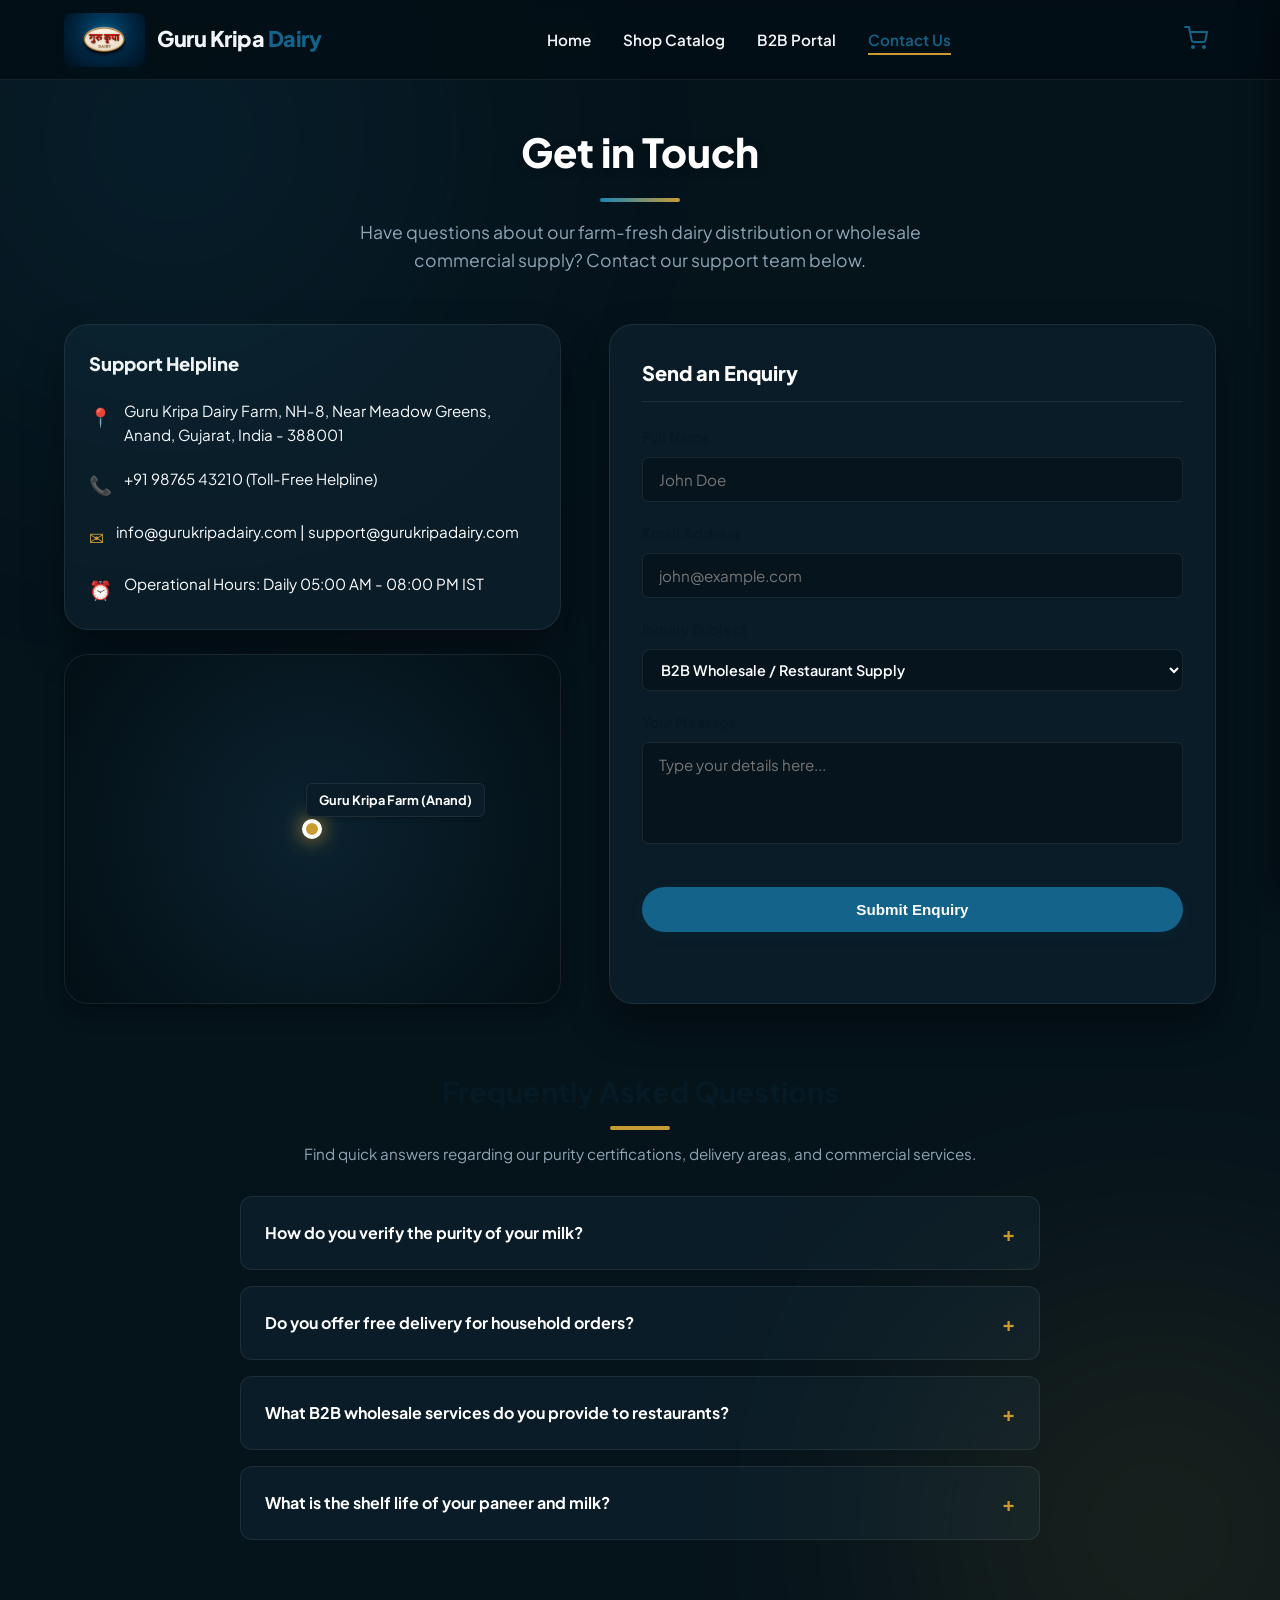
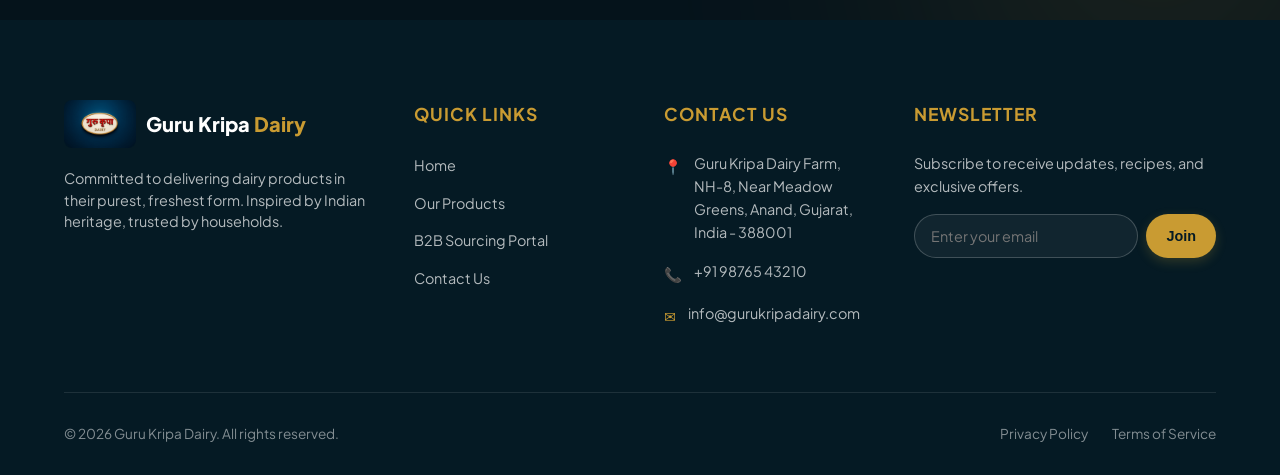
==== contact.html @ a54b5630 "Initial commit of redesigned Guru Kripa Dairy website" ====
<!DOCTYPE html>
<html lang="en">
<head>
  <meta charset="UTF-8">
  <meta name="viewport" content="width=device-width, initial-scale=1.0">
  <title>Contact Us & FAQ | Guru Kripa Dairy</title>
  <meta name="description" content="Reach out to Guru Kripa Dairy. Access our helpline contact form, farm address, map directions, and FAQ answers.">
  
  <!-- Preconnect to Google Fonts -->
  <link rel="preconnect" href="https://fonts.googleapis.com">
  <link rel="preconnect" href="https://fonts.gstatic.com" crossorigin>
  <link href="https://fonts.googleapis.com/css2?family=Plus+Jakarta+Sans:wght@400;500;600;700;800&display=swap" rel="stylesheet">
  
  <!-- Stylesheet -->
  <link rel="stylesheet" href="style.css">
</head>
<body>

  <!-- HEADER & NAVIGATION -->
  <header class="header" id="header">
    <div class="container">
      <a href="index.html" class="logo" aria-label="Guru Kripa Dairy Home">
        <img src="images/logo.webp" alt="Guru Kripa Dairy Logo" class="logo-img">
        <span class="logo-text">Guru Kripa <span>Dairy</span></span>
      </a>
      
      <nav aria-label="Main Navigation">
        <ul class="nav-links">
          <li><a href="index.html">Home</a></li>
          <li><a href="shop.html">Shop Catalog</a></li>
          <li><a href="dashboard.html">B2B Portal</a></li>
          <li><a href="contact.html" class="active">Contact Us</a></li>
        </ul>
      </nav>
      
      <div class="nav-actions">
        <button class="cart-toggle" id="cart-toggle-btn" aria-label="View shopping cart">
          <svg class="cart-icon-svg" viewBox="0 0 24 24">
            <circle cx="9" cy="21" r="1"></circle>
            <circle cx="20" cy="21" r="1"></circle>
            <path d="M1 1h4l2.68 13.39a2 2 0 0 0 2 1.61h9.72a2 2 0 0 0 2-1.61L23 6H6"></path>
          </svg>
          <span class="cart-badge" id="cart-badge" style="display: none;">0</span>
        </button>
      </div>
    </div>
  </header>

  <!-- CONTACT & SUPPORT PAGE -->
  <main class="products-section contact-layout">
    <div class="products-bg-glow products-glow-1"></div>
    <div class="products-bg-glow products-glow-2"></div>
    
    <div class="container">
      <div class="section-header-wrapper" style="margin-bottom: 50px;">
        <h1 class="section-title">Get in Touch</h1>
        <p class="section-subtitle">Have questions about our farm-fresh dairy distribution or wholesale commercial supply? Contact our support team below.</p>
      </div>

      <div class="contact-grid">
        <!-- Left: Contact Details and Mock Map -->
        <div>
          <div class="dashboard-card" style="padding: 24px; margin-bottom: 24px;">
            <h3 style="font-size:1.15rem; font-weight:800; color:#ffffff; margin-bottom:20px;">Support Helpline</h3>
            
            <div class="footer-contact-item" style="margin-bottom: 20px; font-size: 0.95rem;">
              <span class="footer-contact-icon" style="font-size: 1.15rem;">📍</span>
              <span style="color:#ffffff;">Guru Kripa Dairy Farm, NH-8, Near Meadow Greens, Anand, Gujarat, India - 388001</span>
            </div>
            
            <div class="footer-contact-item" style="margin-bottom: 20px; font-size: 0.95rem;">
              <span class="footer-contact-icon" style="font-size: 1.15rem;">📞</span>
              <span style="color:#ffffff;">+91 98765 43210 (Toll-Free Helpline)</span>
            </div>
            
            <div class="footer-contact-item" style="margin-bottom: 20px; font-size: 0.95rem;">
              <span class="footer-contact-icon" style="font-size: 1.15rem;">✉</span>
              <span style="color:#ffffff;">info@gurukripadairy.com | support@gurukripadairy.com</span>
            </div>

            <div class="footer-contact-item" style="margin-bottom: 0; font-size: 0.95rem;">
              <span class="footer-contact-icon" style="font-size: 1.15rem;">⏰</span>
              <span style="color:#ffffff;">Operational Hours: Daily 05:00 AM - 08:00 PM IST</span>
            </div>
          </div>

          <!-- Glassmorphic Mock Map -->
          <div class="mock-map">
            <div class="map-marker">
              <div class="map-marker-text">Guru Kripa Farm (Anand)</div>
            </div>
          </div>
        </div>

        <!-- Right: Inquiry Form -->
        <div class="dashboard-card" style="padding: 32px; margin-bottom: 0;">
          <h3 style="font-size:1.25rem; font-weight:800; color:#ffffff; margin-bottom:24px; border-bottom: 1px solid var(--color-border); padding-bottom: 12px;">
            Send an Enquiry
          </h3>
          <form id="contact-enquiry-form">
            <div class="form-group">
              <label class="form-label" for="contact-name">Full Name</label>
              <input class="form-input" type="text" id="contact-name" required placeholder="John Doe">
            </div>
            <div class="form-group">
              <label class="form-label" for="contact-email">Email Address</label>
              <input class="form-input" type="email" id="contact-email" required placeholder="john@example.com">
            </div>
            <div class="form-group">
              <label class="form-label" for="contact-subject">Inquiry Subject</label>
              <select id="contact-subject" class="calc-input" style="width: 100%;">
                <option value="wholesale">B2B Wholesale / Restaurant Supply</option>
                <option value="household">Household Daily Subscription</option>
                <option value="feedback">Product Quality Feedback</option>
                <option value="other">General Queries</option>
              </select>
            </div>
            <div class="form-group">
              <label class="form-label" for="contact-message">Your Message</label>
              <textarea class="form-input" id="contact-message" rows="4" required placeholder="Type your details here..." style="resize: none; font-family: var(--font-family);"></textarea>
            </div>
            <button type="submit" class="btn btn-primary" style="width: 100%; border-radius: var(--radius-round); padding: 14px; font-weight: 700; margin-top: 16px;">
              Submit Enquiry
            </button>
          </form>
        </div>
      </div>

      <!-- FAQ SECTION -->
      <section class="faq-section">
        <h2 class="section-title" style="font-size: 1.8rem; margin-bottom: 12px;">Frequently Asked Questions</h2>
        <p style="text-align: center; color: var(--color-text-muted); font-size: 0.95rem; margin-bottom: 30px;">Find quick answers regarding our purity certifications, delivery areas, and commercial services.</p>
        
        <div class="faq-accordion">
          
          <div class="faq-item">
            <div class="faq-question">How do you verify the purity of your milk?</div>
            <div class="faq-answer">
              Every single batch of milk undergoes 12 comprehensive laboratory quality tests before packaging, checking for standard fat content, solid-not-fat (SNF) profiles, adulterants, urea, starch, and added water. Our premium Vedic A2 Gir Cow Milk is tested 100% organic and FSSAI certified, preserving fresh natural enzymes.
            </div>
          </div>

          <div class="faq-item">
            <div class="faq-question">Do you offer free delivery for household orders?</div>
            <div class="faq-answer">
              Yes! We provide free doorstep shipping for all daily orders exceeding ₹500. For orders under ₹500, a minimal delivery charge of ₹40 is applied. Our delivery executives operate in early morning shifts (5:00 AM - 8:00 AM) to ensure you receive fresh dairy products daily.
            </div>
          </div>

          <div class="faq-item">
            <div class="faq-question">What B2B wholesale services do you provide to restaurants?</div>
            <div class="faq-answer">
              We offer dedicated bulk supply accounts for cafes, bakeries, sweet shops, and luxury hotels. Our B2B clients benefit from custom volume pricing, stable morning slots, credit terms, and our specialized low-moisture malai paneer (zero crumbling under kitchen heat) and high-fat granular desi ghee. You can use our B2B Portal to forecast savings.
            </div>
          </div>

          <div class="faq-item">
            <div class="faq-question">What is the shelf life of your paneer and milk?</div>
            <div class="faq-answer">
              Our fresh cow milk has a chilled shelf life of 72 hours. Our premium A2 Gir Cow Milk has a shelf life of 48 hours. Fresh malai paneer blocks remain fresh for up to 7 days if kept constantly refrigerated between 2°C to 4°C. No chemical preservatives are added.
            </div>
          </div>

        </div>
      </section>
    </div>
  </main>

  <!-- CART DRAWER -->
  <div class="cart-overlay" id="cart-overlay"></div>
  <section class="cart-drawer" id="cart-drawer" aria-labelledby="cart-drawer-title">
    <div class="cart-header">
      <h3 class="cart-title" id="cart-drawer-title">Your Cart</h3>
      <button class="btn-close-cart" id="close-cart-btn" aria-label="Close cart drawer">
        <svg class="close-icon-svg" viewBox="0 0 24 24">
          <line x1="18" y1="6" x2="6" y2="18"></line>
          <line x1="6" y1="6" x2="18" y2="18"></line>
        </svg>
      </button>
    </div>
    
    <div class="cart-body" id="cart-items-container">
      <!-- Dynamic Cart Items will be rendered here -->
    </div>
    
    <div class="cart-footer">
      <div class="cart-summary-row">
        <span>Subtotal</span>
        <span id="cart-subtotal">₹0.00</span>
      </div>
      <div class="cart-summary-row">
        <span>Delivery Charges</span>
        <span id="cart-delivery">₹0.00</span>
      </div>
      <div class="cart-summary-row total">
        <span>Total Amount</span>
        <span id="cart-total">₹0.00</span>
      </div>
      <a href="cart.html" class="btn btn-primary btn-checkout" style="text-align: center; text-decoration: none;">View Cart & Checkout</a>
    </div>
  </section>

  <!-- FOOTER -->
  <footer class="footer" id="contact">
    <div class="container">
      <div class="footer-grid">
        
        <div class="footer-col">
          <a href="index.html" class="footer-logo">
            <img src="images/logo.webp" alt="Guru Kripa Dairy Logo" class="logo-img" style="height: 48px; box-shadow: none;">
            <span class="footer-logo-text">Guru Kripa <span>Dairy</span></span>
          </a>
          <p class="footer-desc">Committed to delivering dairy products in their purest, freshest form. Inspired by Indian heritage, trusted by households.</p>
        </div>
        
        <div class="footer-col">
          <h4>Quick Links</h4>
          <ul class="footer-links">
            <li><a href="index.html">Home</a></li>
            <li><a href="shop.html">Our Products</a></li>
            <li><a href="dashboard.html">B2B Sourcing Portal</a></li>
            <li><a href="contact.html">Contact Us</a></li>
          </ul>
        </div>
        
        <div class="footer-col">
          <h4>Contact Us</h4>
          <div class="footer-contact-item">
            <span class="footer-contact-icon" aria-hidden="true">📍</span>
            <span>Guru Kripa Dairy Farm, NH-8, Near Meadow Greens, Anand, Gujarat, India - 388001</span>
          </div>
          <div class="footer-contact-item">
            <span class="footer-contact-icon" aria-hidden="true">📞</span>
            <span>+91 98765 43210</span>
          </div>
          <div class="footer-contact-item">
            <span class="footer-contact-icon" aria-hidden="true">✉</span>
            <span>info@gurukripadairy.com</span>
          </div>
        </div>
        
        <div class="footer-col">
          <h4>Newsletter</h4>
          <p class="footer-newsletter-text">Subscribe to receive updates, recipes, and exclusive offers.</p>
          <form class="newsletter-form" onsubmit="event.preventDefault(); alert('Subscribed successfully.');">
            <input class="newsletter-input" type="email" required placeholder="Enter your email" aria-label="Email address for newsletter">
            <button class="btn btn-secondary btn-newsletter" type="submit">Join</button>
          </form>
        </div>

      </div>
      
      <div class="footer-bottom">
        <p>&copy; 2026 Guru Kripa Dairy. All rights reserved.</p>
        <div class="footer-bottom-links">
          <a href="#">Privacy Policy</a>
          <a href="#">Terms of Service</a>
        </div>
      </div>
    </div>
  </footer>

  <!-- Script -->
  <script src="app.js"></script>
</body>
</html>
---- style.css ----
/* ==========================================
   GURU KRIPA DAIRY - DESIGN SYSTEM & STYLES
   ========================================== */

:root {
  /* Colors - Premium Dark Mode Matched to Guru Kripa Brand */
  --color-primary: #14638a;       /* Glowing brand blue */
  --color-primary-light: #1c85b7;
  --color-primary-dark: #051a24;
  --color-secondary: #c99b32;     /* Metallic Gold */
  --color-secondary-hover: #e0b043;
  --color-accent: #27ae60;        /* Fresh green for badges */
  --color-accent-light: #2ecc71;
  --color-bg-light: #030f14;      /* Deep Obsidian / Dark Teal background */
  --color-bg-card: #0a1c27;       /* Card/Container background */
  --color-text-dark: #f1f5f9;     /* Slate-100 body text */
  --color-text-muted: #8fa5b5;    /* Muted bluish-grey text */
  --color-border: rgba(255, 255, 255, 0.08); /* Transparent thin border */
  
  /* Typography */
  --font-family: 'Plus Jakarta Sans', system-ui, -apple-system, sans-serif;
  
  /* Grid & Layout */
  --container-width: 1200px;
  --header-height: 80px;
  
  /* Shadows & Radius */
  --shadow-sm: 0 2px 4px rgba(0, 0, 0, 0.2);
  --shadow-md: 0 10px 20px rgba(0, 0, 0, 0.3);
  --shadow-lg: 0 20px 40px rgba(0, 0, 0, 0.4);
  --radius-sm: 6px;
  --radius-md: 12px;
  --radius-lg: 24px;
  --radius-round: 50px;
  
  /* Transitions */
  --transition-fast: 0.2s ease;
  --transition-smooth: 0.4s cubic-bezier(0.16, 1, 0.3, 1);
}

/* Reset & Base Styles */
* {
  box-sizing: border-box;
  margin: 0;
  padding: 0;
}

html {
  scroll-behavior: smooth;
}

body {
  font-family: var(--font-family);
  background-color: var(--color-bg-light);
  color: var(--color-text-dark);
  line-height: 1.6;
  overflow-x: hidden;
}

/* Utility Classes */
.container {
  width: 100%;
  max-width: var(--container-width);
  margin: 0 auto;
  padding: 0 24px;
}

.btn {
  display: inline-flex;
  align-items: center;
  justify-content: center;
  padding: 12px 28px;
  font-size: 0.95rem;
  font-weight: 600;
  border-radius: var(--radius-round);
  border: none;
  cursor: pointer;
  transition: var(--transition-smooth);
  text-decoration: none;
  gap: 8px;
}

.btn-primary {
  background-color: var(--color-primary);
  color: white;
  box-shadow: 0 4px 12px rgba(11, 60, 93, 0.2);
}

.btn-primary:hover {
  background-color: var(--color-primary-light);
  transform: translateY(-2px);
  box-shadow: 0 6px 16px rgba(11, 60, 93, 0.3);
}

.btn-secondary {
  background-color: var(--color-secondary);
  color: var(--color-primary-dark);
  box-shadow: 0 4px 12px rgba(212, 175, 55, 0.2);
}

.btn-secondary:hover {
  background-color: var(--color-secondary-hover);
  transform: translateY(-2px);
  box-shadow: 0 6px 16px rgba(212, 175, 55, 0.3);
}

.btn-outline {
  background-color: transparent;
  border: 2px solid var(--color-primary);
  color: var(--color-primary);
}

.btn-outline:hover {
  background-color: var(--color-primary);
  color: white;
}

.section-title {
  font-size: 2.25rem;
  font-weight: 800;
  color: var(--color-primary-dark);
  text-align: center;
  margin-bottom: 12px;
  position: relative;
}

.section-title::after {
  content: '';
  display: block;
  width: 60px;
  height: 4px;
  background-color: var(--color-secondary);
  margin: 12px auto 0;
  border-radius: var(--radius-round);
}

.section-subtitle {
  font-size: 1.1rem;
  color: var(--color-text-muted);
  text-align: center;
  margin-bottom: 48px;
  max-width: 600px;
  margin-left: auto;
  margin-right: auto;
}

/* Header & Navigation */
.header {
  height: var(--header-height);
  background-color: rgba(3, 15, 20, 0.85);
  border-bottom: 1px solid var(--color-border);
  position: fixed;
  top: 0;
  left: 0;
  right: 0;
  z-index: 100;
  backdrop-filter: blur(10px);
  -webkit-backdrop-filter: blur(10px);
  transition: var(--transition-smooth);
}

.header.scrolled {
  box-shadow: var(--shadow-md);
  height: 70px;
}

.header .container {
  display: flex;
  justify-content: space-between;
  align-items: center;
  height: 100%;
}

.logo {
  display: flex;
  align-items: center;
  gap: 12px;
  text-decoration: none;
}

.logo-img {
  height: 54px;
  width: auto;
  border-radius: 8px;
  box-shadow: 0 4px 8px rgba(5, 53, 76, 0.1);
  transition: var(--transition-smooth);
}

.logo-img:hover {
  transform: scale(1.05) rotate(-1deg);
}

.logo-text {
  font-size: 1.35rem;
  font-weight: 800;
  color: var(--color-text-dark);
  letter-spacing: -0.5px;
}

.logo-text span {
  color: var(--color-primary);
}

.nav-links {
  display: flex;
  list-style: none;
  gap: 32px;
}

.nav-links a {
  text-decoration: none;
  color: var(--color-text-dark);
  font-weight: 600;
  font-size: 0.95rem;
  transition: var(--transition-fast);
  position: relative;
  padding: 6px 0;
}

.nav-links a:hover,
.nav-links a.active {
  color: var(--color-primary);
}

.nav-links a::after {
  content: '';
  position: absolute;
  bottom: 0;
  left: 0;
  width: 100%;
  height: 2px;
  background-color: var(--color-secondary);
  transform: scaleX(0);
  transform-origin: right;
  transition: transform var(--transition-smooth);
}

.nav-links a:hover::after,
.nav-links a.active::after {
  transform: scaleX(1);
  transform-origin: left;
}

.nav-actions {
  display: flex;
  align-items: center;
  gap: 20px;
}

.cart-toggle {
  background: transparent;
  border: none;
  cursor: pointer;
  position: relative;
  padding: 8px;
  color: var(--color-primary);
  transition: var(--transition-fast);
}

.cart-toggle:hover {
  color: var(--color-primary-light);
  transform: scale(1.05);
}

.cart-icon-svg {
  width: 24px;
  height: 24px;
  fill: none;
  stroke: currentColor;
  stroke-width: 2;
  stroke-linecap: round;
  stroke-linejoin: round;
}

.cart-badge {
  position: absolute;
  top: -2px;
  right: -2px;
  background-color: var(--color-accent);
  color: white;
  font-size: 0.75rem;
  font-weight: 700;
  width: 20px;
  height: 20px;
  border-radius: 50%;
  display: flex;
  align-items: center;
  justify-content: center;
  border: 2px solid white;
}

/* Hero Section */
.hero {
  margin-top: var(--header-height);
  padding: 64px 0;
  background: radial-gradient(circle at top right, rgba(20, 99, 138, 0.15), var(--color-bg-light));
  position: relative;
  overflow: hidden;
}

.hero-grid {
  display: grid;
  grid-template-columns: 1.1fr 0.9fr;
  gap: 48px;
  align-items: center;
}

.hero-content {
  z-index: 10;
}

.hero-badge {
  display: inline-flex;
  align-items: center;
  gap: 8px;
  background-color: rgba(39, 174, 96, 0.1);
  color: var(--color-accent);
  padding: 8px 16px;
  border-radius: var(--radius-round);
  font-size: 0.85rem;
  font-weight: 700;
  text-transform: uppercase;
  margin-bottom: 24px;
  border: 1px solid rgba(39, 174, 96, 0.2);
}

.hero-title {
  font-size: 3.25rem;
  font-weight: 900;
  color: var(--color-primary-dark);
  line-height: 1.15;
  margin-bottom: 20px;
  letter-spacing: -1px;
}

.hero-title span {
  color: var(--color-primary-light);
  background: linear-gradient(120deg, var(--color-primary) 0%, var(--color-accent) 100%);
  -webkit-background-clip: text;
  -webkit-text-fill-color: transparent;
}

.hero-description {
  font-size: 1.15rem;
  color: var(--color-text-dark);
  margin-bottom: 36px;
  opacity: 0.9;
}

.hero-actions {
  display: flex;
  gap: 16px;
  flex-wrap: wrap;
}

.hero-image-container {
  position: relative;
  display: flex;
  justify-content: center;
  align-items: center;
}

.hero-circle-bg {
  position: absolute;
  width: 100%;
  height: 100%;
  max-width: 450px;
  max-height: 450px;
  background: radial-gradient(circle, rgba(11, 60, 93, 0.1) 0%, rgba(255, 255, 255, 0) 70%);
  border-radius: 50%;
  z-index: 1;
}

.hero-img {
  width: 100%;
  max-width: 500px;
  height: auto;
  border-radius: var(--radius-lg);
  box-shadow: var(--shadow-lg);
  z-index: 2;
  transform: rotate(-1deg);
  transition: var(--transition-smooth);
}

.hero-img:hover {
  transform: rotate(0deg) scale(1.02);
}

/* Features Section */
.features {
  padding: 80px 0;
  background-color: var(--color-bg-light);
  border-top: 1px solid var(--color-border);
}

.features-grid {
  display: grid;
  grid-template-columns: repeat(3, 1fr);
  gap: 32px;
}

.feature-card {
  text-align: center;
  padding: 40px 32px;
  border-radius: var(--radius-md);
  border: 1px solid var(--color-border);
  transition: var(--transition-smooth);
}

.feature-card:hover {
  transform: translateY(-8px);
  box-shadow: var(--shadow-md);
  border-color: transparent;
}

.feature-icon-wrapper {
  width: 70px;
  height: 70px;
  border-radius: 50%;
  background-color: rgba(11, 60, 93, 0.05);
  display: flex;
  align-items: center;
  justify-content: center;
  margin: 0 auto 24px;
  color: var(--color-primary);
  transition: var(--transition-fast);
}

.feature-card:hover .feature-icon-wrapper {
  background-color: var(--color-primary);
  color: white;
}

.feature-icon-svg {
  width: 32px;
  height: 32px;
  fill: none;
  stroke: currentColor;
  stroke-width: 2;
}

.feature-title {
  font-size: 1.25rem;
  font-weight: 700;
  color: var(--color-primary-dark);
  margin-bottom: 16px;
}

.feature-desc {
  font-size: 0.95rem;
  color: var(--color-text-muted);
}

/* ==========================================
   PRODUCTS & B2B COMMERCIAL DASHBOARD STYLES
   ========================================== */

.products-section {
  background-color: #05131b;
  color: #e2e8f0;
  padding: 100px 0;
  position: relative;
  overflow: hidden;
}

/* Ambient Glowing Spheres */
.products-bg-glow {
  position: absolute;
  border-radius: 50%;
  filter: blur(140px);
  opacity: 0.35;
  pointer-events: none;
  z-index: 0;
}

.products-glow-1 {
  width: 600px;
  height: 600px;
  background: radial-gradient(circle, var(--color-primary) 0%, transparent 70%);
  top: -10%;
  left: -10%;
  animation: floatGlow 25s ease-in-out infinite alternate;
}

.products-glow-2 {
  width: 500px;
  height: 500px;
  background: radial-gradient(circle, var(--color-secondary) 0%, transparent 70%);
  bottom: -10%;
  right: -10%;
  animation: floatGlow 30s ease-in-out infinite alternate-reverse;
}

.section-header-wrapper {
  text-align: center;
  margin-bottom: 50px;
  position: relative;
  z-index: 2;
}

.section-header-wrapper .section-title {
  font-size: 2.5rem;
  font-weight: 800;
  color: #ffffff;
  margin-bottom: 16px;
  text-shadow: 0 2px 10px rgba(0,0,0,0.3);
}

.section-header-wrapper .section-title::after {
  content: '';
  display: block;
  width: 80px;
  height: 4px;
  background: linear-gradient(90deg, var(--color-primary-light), var(--color-secondary));
  margin: 14px auto 0;
  border-radius: var(--radius-round);
}

.section-header-wrapper .section-subtitle {
  font-size: 1.1rem;
  color: #8fa5b5;
  max-width: 650px;
  margin: 0 auto;
}

/* Advanced Dashboard Controls */
.dashboard-controls {
  background: rgba(11, 76, 104, 0.12);
  border: 1px solid rgba(255, 255, 255, 0.05);
  backdrop-filter: blur(16px);
  -webkit-backdrop-filter: blur(16px);
  border-radius: 24px;
  padding: 24px;
  margin-bottom: 40px;
  position: relative;
  z-index: 10;
  box-shadow: 
    0 20px 45px rgba(0, 0, 0, 0.4),
    inset 0 1px 0 rgba(255, 255, 255, 0.05);
}

.search-sort-row {
  display: grid;
  grid-template-columns: 1fr 240px;
  gap: 16px;
  margin-bottom: 20px;
}

.search-box-wrapper {
  position: relative;
  display: flex;
  align-items: center;
}

.search-icon {
  position: absolute;
  left: 18px;
  width: 20px;
  height: 20px;
  fill: none;
  stroke: #8fa5b5;
  stroke-width: 2;
  pointer-events: none;
}

#product-search {
  width: 100%;
  background: rgba(5, 19, 27, 0.6);
  border: 1px solid rgba(255, 255, 255, 0.08);
  border-radius: 14px;
  padding: 16px 48px 16px 52px;
  color: #ffffff;
  font-family: var(--font-family);
  font-size: 1rem;
  font-weight: 500;
  outline: none;
  transition: var(--transition-fast);
  box-shadow: inset 0 2px 4px rgba(0, 0, 0, 0.2);
}

#product-search:focus {
  border-color: var(--color-primary-light);
  box-shadow: 
    inset 0 2px 4px rgba(0, 0, 0, 0.2),
    0 0 12px rgba(20, 99, 138, 0.3);
}

.search-clear {
  position: absolute;
  right: 18px;
  background: transparent;
  border: none;
  color: #8fa5b5;
  font-size: 1.5rem;
  cursor: pointer;
  padding: 4px;
  display: flex;
  align-items: center;
  justify-content: center;
  transition: var(--transition-fast);
}

.search-clear:hover {
  color: #ffffff;
}

.sort-box-wrapper select {
  width: 100%;
  background: rgba(5, 19, 27, 0.6);
  border: 1px solid rgba(255, 255, 255, 0.08);
  border-radius: 14px;
  padding: 16px 20px;
  color: #ffffff;
  font-family: var(--font-family);
  font-size: 0.95rem;
  font-weight: 600;
  outline: none;
  cursor: pointer;
  transition: var(--transition-fast);
  appearance: none;
  background-image: url("data:image/svg+xml,%3Csvg xmlns='http://www.w3.org/2000/svg' fill='none' viewBox='0 0 24 24' stroke='%238fa5b5' stroke-width='2'%3E%3Cpath stroke-linecap='round' stroke-linejoin='round' d='M19 9l-7 7-7-7'/%3E%3C/svg%3E");
  background-repeat: no-repeat;
  background-position: right 16px center;
  background-size: 16px;
  box-shadow: inset 0 2px 4px rgba(0, 0, 0, 0.2);
}

.sort-box-wrapper select:focus {
  border-color: var(--color-primary-light);
}

.filters-tabs-row {
  display: flex;
  justify-content: space-between;
  align-items: center;
  gap: 16px;
  flex-wrap: wrap;
}

.category-tabs {
  display: flex;
  gap: 8px;
  background: rgba(5, 19, 27, 0.4);
  padding: 6px;
  border-radius: 14px;
  border: 1px solid rgba(255, 255, 255, 0.04);
}

.category-tab {
  background: transparent;
  border: none;
  color: #8fa5b5;
  padding: 10px 20px;
  border-radius: 10px;
  font-family: var(--font-family);
  font-size: 0.9rem;
  font-weight: 700;
  cursor: pointer;
  transition: var(--transition-fast);
}

.category-tab.active {
  background: var(--color-primary);
  color: #ffffff;
  box-shadow: 0 4px 10px rgba(11, 76, 104, 0.3);
}

.category-tab:hover:not(.active) {
  color: #ffffff;
  background: rgba(255, 255, 255, 0.03);
}

.btn-filter-toggle {
  background: rgba(255, 255, 255, 0.03);
  border: 1px solid rgba(255, 255, 255, 0.08);
  border-radius: 12px;
  color: #ffffff;
  padding: 12px 20px;
  font-family: var(--font-family);
  font-size: 0.9rem;
  font-weight: 700;
  display: inline-flex;
  align-items: center;
  gap: 10px;
  cursor: pointer;
  transition: var(--transition-fast);
}

.btn-filter-toggle:hover {
  background: rgba(255, 255, 255, 0.08);
  border-color: rgba(255, 255, 255, 0.15);
}

.filter-icon {
  width: 16px;
  height: 16px;
  fill: none;
  stroke: currentColor;
  stroke-width: 2.5;
}

/* Hidden Advanced Filters Panel */
.advanced-filter-panel {
  margin-top: 24px;
  border-top: 1px solid rgba(255, 255, 255, 0.06);
  padding-top: 24px;
}

.filter-grid {
  display: grid;
  grid-template-columns: repeat(3, 1fr);
  gap: 32px;
  margin-bottom: 20px;
}

.filter-col {
  display: flex;
  flex-direction: column;
  gap: 10px;
}

.filter-label {
  font-size: 0.85rem;
  font-weight: 700;
  color: #8fa5b5;
  text-transform: uppercase;
  letter-spacing: 0.5px;
}

.range-slider-wrapper {
  display: flex;
  align-items: center;
  gap: 14px;
  font-size: 0.9rem;
  font-weight: 700;
  color: #ffffff;
}

.range-slider-wrapper input[type="range"] {
  flex-grow: 1;
  height: 6px;
  border-radius: 3px;
  outline: none;
  appearance: none;
  background: rgba(255, 255, 255, 0.1);
  accent-color: var(--color-secondary);
}

.filter-actions {
  display: flex;
  justify-content: flex-end;
}

.btn-filter-reset {
  background: transparent;
  border: none;
  color: #8fa5b5;
  font-family: var(--font-family);
  font-size: 0.85rem;
  font-weight: 700;
  cursor: pointer;
  text-decoration: underline;
}

.btn-filter-reset:hover {
  color: #ffffff;
}

/* Compare Selection Bar */
.comparison-bar {
  background: linear-gradient(90deg, rgba(11, 76, 104, 0.3), rgba(201, 155, 50, 0.15));
  border: 1px solid rgba(251, 219, 137, 0.2);
  border-radius: 16px;
  padding: 16px 24px;
  margin-bottom: 40px;
  display: flex;
  justify-content: space-between;
  align-items: center;
  gap: 16px;
  flex-wrap: wrap;
  z-index: 10;
  position: relative;
  box-shadow: 0 10px 30px rgba(0,0,0,0.2);
}

.comparison-bar-info {
  display: flex;
  align-items: center;
  gap: 12px;
  font-weight: 700;
  font-size: 0.95rem;
  color: #ffffff;
}

.compare-icon {
  width: 20px;
  height: 20px;
  fill: none;
  stroke: var(--color-secondary);
  stroke-width: 2;
}

.btn-compare-clear {
  background: transparent;
  border: none;
  color: #8fa5b5;
  font-family: var(--font-family);
  font-size: 0.85rem;
  font-weight: 700;
  cursor: pointer;
}

.btn-compare-clear:hover {
  color: #ffffff;
  text-decoration: underline;
}

.btn-sm {
  padding: 8px 20px;
  font-size: 0.85rem;
}

/* Dynamic Product Grid */
.products-grid-modern {
  display: grid;
  grid-template-columns: repeat(3, 1fr);
  gap: 32px;
  position: relative;
  z-index: 2;
}

/* Modern Glassmorphic Cards */
.product-card-modern {
  background: rgba(255, 255, 255, 0.02);
  border: 1px solid rgba(255, 255, 255, 0.06);
  border-radius: 24px;
  overflow: hidden;
  box-shadow: 
    0 10px 30px rgba(0, 0, 0, 0.3),
    inset 0 1px 0 rgba(255, 255, 255, 0.05);
  backdrop-filter: blur(16px);
  -webkit-backdrop-filter: blur(16px);
  transition: border-color var(--transition-fast), box-shadow var(--transition-medium);
  display: flex;
  flex-direction: column;
  transform-style: preserve-3d;
  perspective: 1000px;
}

.product-card-modern:hover {
  border-color: rgba(201, 155, 50, 0.3);
  box-shadow: 
    0 25px 50px rgba(0, 0, 0, 0.5),
    0 0 35px rgba(11, 76, 104, 0.25);
}

.product-img-wrapper-modern {
  position: relative;
  padding-bottom: 90%;
  overflow: hidden;
  background-color: #030a0e;
}

.product-img-modern {
  position: absolute;
  top: 0;
  left: 0;
  width: 100%;
  height: 100%;
  object-fit: cover;
  transition: transform 0.8s cubic-bezier(0.16, 1, 0.3, 1);
}

.product-card-modern:hover .product-img-modern {
  transform: scale(1.06);
}

.tag-modern {
  position: absolute;
  top: 16px;
  left: 16px;
  background: linear-gradient(135deg, var(--color-primary-light), var(--color-primary));
  border: 1px solid rgba(255, 255, 255, 0.1);
  color: #ffffff;
  padding: 6px 14px;
  border-radius: 20px;
  font-size: 0.72rem;
  font-weight: 800;
  text-transform: uppercase;
  z-index: 10;
  letter-spacing: 0.5px;
  box-shadow: 0 4px 10px rgba(0, 0, 0, 0.3);
}

/* Floating Technical Specs overlay */
.product-specs-pills {
  position: absolute;
  bottom: 14px;
  left: 14px;
  right: 14px;
  display: flex;
  gap: 8px;
  z-index: 10;
  flex-wrap: wrap;
}

.spec-pill {
  background: rgba(5, 19, 27, 0.75);
  border: 1px solid rgba(255, 255, 255, 0.08);
  backdrop-filter: blur(8px);
  -webkit-backdrop-filter: blur(8px);
  color: #ffffff;
  padding: 4px 10px;
  border-radius: 8px;
  font-size: 0.72rem;
  font-weight: 700;
  letter-spacing: 0.2px;
}

.product-info-modern {
  padding: 24px;
  display: flex;
  flex-direction: column;
  flex-grow: 1;
  transform: translateZ(20px); /* 3D effect */
}

.category-modern {
  font-size: 0.75rem;
  font-weight: 800;
  color: var(--color-secondary);
  text-transform: uppercase;
  letter-spacing: 1px;
  margin-bottom: 8px;
}

.name-modern {
  font-size: 1.3rem;
  font-weight: 800;
  color: #ffffff;
  margin-bottom: 10px;
  line-height: 1.3;
}

.desc-modern {
  font-size: 0.9rem;
  color: #8fa5b5;
  line-height: 1.5;
  margin-bottom: 20px;
  flex-grow: 1;
}

/* Card Analytics Callout */
.btn-card-analytics {
  background: rgba(255, 255, 255, 0.02);
  border: 1px solid rgba(255, 255, 255, 0.06);
  border-radius: 12px;
  padding: 10px 16px;
  color: #ffffff;
  font-family: var(--font-family);
  font-size: 0.82rem;
  font-weight: 700;
  cursor: pointer;
  display: flex;
  align-items: center;
  justify-content: center;
  gap: 8px;
  margin-bottom: 20px;
  transition: var(--transition-fast);
}

.btn-card-analytics:hover {
  background: rgba(11, 76, 104, 0.15);
  border-color: rgba(20, 99, 138, 0.4);
}

.analytics-icon {
  width: 14px;
  height: 14px;
  fill: none;
  stroke: var(--color-secondary);
  stroke-width: 2.5;
}

.meta-modern {
  display: flex;
  justify-content: space-between;
  align-items: center;
  border-top: 1px solid rgba(255, 255, 255, 0.06);
  padding-top: 18px;
  margin-top: auto;
}

.price-modern {
  display: flex;
  flex-direction: column;
}

.price-val-modern {
  font-size: 1.4rem;
  font-weight: 800;
  color: #ffffff;
}

.price-unit-modern {
  font-size: 0.75rem;
  color: #8fa5b5;
  font-weight: 500;
}

.card-actions-right {
  display: flex;
  align-items: center;
  gap: 16px;
}

/* Compare Checkbox Styling */
.compare-checkbox-label {
  display: flex;
  align-items: center;
  gap: 6px;
  font-size: 0.78rem;
  font-weight: 700;
  color: #8fa5b5;
  cursor: pointer;
  user-select: none;
  position: relative;
}

.compare-checkbox-label input {
  opacity: 0;
  position: absolute;
  cursor: pointer;
  height: 0;
  width: 0;
}

.custom-checkmark {
  width: 16px;
  height: 16px;
  background: rgba(5, 19, 27, 0.6);
  border: 1px solid rgba(255, 255, 255, 0.15);
  border-radius: 4px;
  display: inline-block;
  position: relative;
  transition: var(--transition-fast);
}

.compare-checkbox-label:hover input ~ .custom-checkmark {
  border-color: var(--color-secondary);
}

.compare-checkbox-label input:checked ~ .custom-checkmark {
  background: var(--color-secondary);
  border-color: var(--color-secondary);
}

.custom-checkmark::after {
  content: "";
  position: absolute;
  display: none;
  left: 5px;
  top: 2px;
  width: 4px;
  height: 8px;
  border: solid #000000;
  border-width: 0 2px 2px 0;
  transform: rotate(45deg);
}

.compare-checkbox-label input:checked ~ .custom-checkmark::after {
  display: block;
}

.compare-checkbox-label input:checked ~ span:not(.custom-checkmark) {
  color: #ffffff;
}

/* ==========================================
   GLASSMORPHIC MODAL & ANALYTICS STYLES
   ========================================== */

.modal-large .modal-container {
  max-width: 960px;
  width: 100%;
}

.glass-modal {
  background: rgba(5, 20, 28, 0.92) !important;
  border: 1px solid rgba(255, 255, 255, 0.08) !important;
  backdrop-filter: blur(24px);
  -webkit-backdrop-filter: blur(24px);
  box-shadow: 
    0 40px 100px rgba(0, 0, 0, 0.8),
    0 0 60px rgba(11, 76, 104, 0.15),
    inset 0 1px 0 rgba(255, 255, 255, 0.1) !important;
  color: #e2e8f0;
}

.glass-modal .modal-header {
  border-bottom: 1px solid rgba(255, 255, 255, 0.06);
}

.glass-modal .modal-title {
  color: #ffffff !important;
  font-size: 1.35rem;
  font-weight: 800;
}

.glass-modal .btn-close-modal {
  color: #8fa5b5;
}

.glass-modal .btn-close-modal:hover {
  color: #ffffff;
}

/* ROI Modal Grid Layout */
.roi-modal-grid {
  display: grid;
  grid-template-columns: 320px 1fr;
  gap: 32px;
}

.roi-modal-left {
  border-right: 1px solid rgba(255, 255, 255, 0.06);
  padding-right: 32px;
}

.roi-product-showcase {
  position: relative;
  border-radius: 16px;
  overflow: hidden;
  border: 1px solid rgba(255, 255, 255, 0.06);
  margin-bottom: 20px;
  background-color: #030a0e;
  padding-bottom: 85%;
}

.roi-product-showcase img {
  position: absolute;
  top: 0;
  left: 0;
  width: 100%;
  height: 100%;
  object-fit: cover;
}

.roi-product-badge-overlay {
  position: absolute;
  top: 12px;
  right: 12px;
  background: var(--color-secondary);
  color: #000000;
  padding: 4px 10px;
  border-radius: 6px;
  font-size: 0.7rem;
  font-weight: 800;
  text-transform: uppercase;
}

.roi-specs-title {
  font-size: 0.95rem;
  font-weight: 800;
  color: #ffffff;
  margin-bottom: 14px;
  text-transform: uppercase;
  letter-spacing: 0.5px;
}

.roi-specs-table {
  width: 100%;
  border-collapse: collapse;
  font-size: 0.85rem;
}

.roi-specs-table td {
  padding: 10px 0;
  border-bottom: 1px solid rgba(255, 255, 255, 0.04);
}

.roi-specs-table td:first-child {
  color: #8fa5b5;
  font-weight: 600;
}

.roi-specs-table td:last-child {
  text-align: right;
  font-weight: 700;
  color: #ffffff;
}

/* Calculator & Charts Area */
.roi-section-heading {
  font-size: 1.2rem;
  font-weight: 800;
  color: #ffffff;
  margin-bottom: 6px;
}

.roi-section-subheading {
  font-size: 0.88rem;
  color: #8fa5b5;
  margin-bottom: 24px;
}

.roi-calculator-form {
  display: grid;
  grid-template-columns: 1fr 1fr;
  gap: 16px;
  margin-bottom: 24px;
  background: rgba(255, 255, 255, 0.015);
  border: 1px solid rgba(255, 255, 255, 0.04);
  border-radius: 16px;
  padding: 20px;
}

.roi-calculator-form .calc-group:first-child {
  grid-column: span 2;
}

.calc-group {
  display: flex;
  flex-direction: column;
  gap: 8px;
}

.calc-label {
  font-size: 0.78rem;
  font-weight: 700;
  color: #8fa5b5;
  text-transform: uppercase;
  letter-spacing: 0.2px;
}

.calc-input {
  background: rgba(5, 19, 27, 0.7);
  border: 1px solid rgba(255, 255, 255, 0.08);
  border-radius: 8px;
  padding: 10px 14px;
  color: #ffffff;
  font-family: var(--font-family);
  font-size: 0.9rem;
  font-weight: 600;
  outline: none;
}

.calc-slider-wrapper {
  display: flex;
  align-items: center;
  gap: 12px;
}

.calc-range {
  flex-grow: 1;
  height: 4px;
  background: rgba(255, 255, 255, 0.1);
  border-radius: 2px;
  appearance: none;
  outline: none;
  accent-color: var(--color-primary-light);
}

.calc-num-input {
  width: 76px;
  background: rgba(5, 19, 27, 0.7);
  border: 1px solid rgba(255, 255, 255, 0.08);
  border-radius: 8px;
  padding: 8px 10px;
  color: #ffffff;
  font-family: var(--font-family);
  font-size: 0.88rem;
  font-weight: 700;
  text-align: center;
  outline: none;
}

/* Metrics Dashboard Cards */
.roi-metrics-row {
  display: grid;
  grid-template-columns: repeat(3, 1fr);
  gap: 16px;
  margin-bottom: 28px;
}

.roi-metric-card {
  background: rgba(255, 255, 255, 0.02);
  border: 1px solid rgba(255, 255, 255, 0.06);
  border-radius: 14px;
  padding: 14px 18px;
  display: flex;
  flex-direction: column;
  gap: 4px;
  box-shadow: inset 0 1px 0 rgba(255,255,255,0.02);
}

.roi-metric-card .metric-title {
  font-size: 0.72rem;
  font-weight: 700;
  color: #8fa5b5;
  text-transform: uppercase;
}

.roi-metric-card .metric-value {
  font-size: 1.35rem;
  font-weight: 800;
  color: #ffffff;
}

.roi-metric-card.highlight-cyan {
  border-color: rgba(20, 99, 138, 0.3);
  background: rgba(11, 76, 104, 0.08);
}

.roi-metric-card.highlight-cyan .metric-value {
  color: var(--color-primary-light);
}

.roi-metric-card.highlight-gold {
  border-color: rgba(201, 155, 50, 0.3);
  background: rgba(201, 155, 50, 0.04);
}

.roi-metric-card.highlight-gold .metric-value {
  color: var(--color-secondary);
}

/* Chart visualization box */
.roi-chart-container {
  background: rgba(5, 19, 27, 0.5);
  border: 1px solid rgba(255, 255, 255, 0.05);
  border-radius: 16px;
  padding: 16px;
  margin-bottom: 28px;
  height: 230px;
  position: relative;
}

.roi-modal-actions {
  display: flex;
  justify-content: flex-end;
  gap: 12px;
}

.roi-modal-actions .btn {
  padding: 12px 24px;
  font-size: 0.9rem;
}

/* Side by Side Comparison Table */
.comparison-table-wrapper {
  overflow-x: auto;
  padding-bottom: 10px;
}

.compare-table {
  width: 100%;
  border-collapse: collapse;
  text-align: left;
  font-size: 0.9rem;
}

.compare-table th, .compare-table td {
  padding: 16px 20px;
  border-bottom: 1px solid rgba(255, 255, 255, 0.06);
}

.compare-table th {
  font-weight: 800;
  color: #ffffff;
  background: rgba(255, 255, 255, 0.01);
}

.compare-table th:first-child {
  width: 220px;
  color: #8fa5b5;
}

.compare-table tr:hover td {
  background: rgba(255, 255, 255, 0.01);
}

.compare-table td {
  color: #e2e8f0;
  font-weight: 500;
}

.compare-table .compare-highlight {
  color: var(--color-secondary);
  font-weight: 700;
}

.compare-table-img {
  width: 80px;
  height: 80px;
  object-fit: cover;
  border-radius: 12px;
  border: 1px solid rgba(255, 255, 255, 0.06);
}

/* ==========================================
   OFFICIAL PRINTABLE REPORT OVERLAY STYLES
   ========================================== */

.print-report-container {
  position: fixed;
  top: 0;
  left: 0;
  width: 100%;
  height: 100%;
  background: #ffffff;
  color: #1e293b;
  z-index: 9999;
  overflow-y: auto;
  padding: 40px;
  font-family: 'Plus Jakarta Sans', system-ui, -apple-system, sans-serif;
  display: flex;
  flex-direction: column;
  box-shadow: 0 0 50px rgba(0,0,0,0.5);
}

.print-report-header {
  display: flex;
  justify-content: space-between;
  align-items: center;
  border-bottom: 2px solid #e2e8f0;
  padding-bottom: 20px;
  margin-bottom: 30px;
}

.print-logo {
  display: flex;
  flex-direction: column;
}

.print-logo .logo-text {
  font-size: 1.4rem;
  font-weight: 800;
  color: #0b4c68;
}

.print-logo .logo-text span {
  color: #c99b32;
}

.print-logo .report-tag {
  font-size: 0.78rem;
  font-weight: 700;
  color: #64748b;
  text-transform: uppercase;
  letter-spacing: 1px;
  margin-top: 4px;
}

.print-date {
  font-size: 0.9rem;
  font-weight: 600;
  color: #64748b;
}

.print-title {
  font-size: 1.8rem;
  font-weight: 800;
  color: #0f172a;
  margin-bottom: 12px;
  line-height: 1.2;
}

.print-intro {
  font-size: 0.95rem;
  color: #475569;
  line-height: 1.6;
  margin-bottom: 30px;
  border-left: 3px solid #0b4c68;
  padding-left: 16px;
}

.print-section {
  margin-bottom: 30px;
}

.print-section h3 {
  font-size: 1.1rem;
  font-weight: 800;
  color: #0b4c68;
  text-transform: uppercase;
  border-bottom: 1px solid #e2e8f0;
  padding-bottom: 8px;
  margin-bottom: 16px;
}

.print-table {
  width: 100%;
  border-collapse: collapse;
  margin-bottom: 16px;
  font-size: 0.9rem;
}

.print-table th, .print-table td {
  border: 1px solid #cbd5e1;
  padding: 10px 14px;
  text-align: left;
}

.print-table th {
  background-color: #f8fafc;
  color: #0f172a;
  font-weight: 700;
}

.print-table td {
  color: #334155;
}

.print-note {
  font-size: 0.82rem;
  color: #64748b;
  line-height: 1.5;
  margin-top: 10px;
  font-style: italic;
}

.print-report-footer {
  margin-top: auto;
  border-top: 1px solid #e2e8f0;
  padding-top: 20px;
  display: flex;
  justify-content: space-between;
  align-items: center;
}

.print-report-footer p {
  font-size: 0.78rem;
  color: #64748b;
  font-weight: 500;
}

.print-actions {
  display: flex;
  gap: 12px;
}

/* @media print directives to print clean documents */
@media print {
  body * {
    visibility: hidden;
  }
  
  .print-report-container, .print-report-container * {
    visibility: visible;
  }
  
  .print-report-container {
    position: absolute;
    left: 0;
    top: 0;
    width: 100%;
    height: auto;
    padding: 0;
    box-shadow: none;
    overflow: visible;
  }
  
  .print-actions {
    display: none;
  }
}

/* Responsive Overrides */
@media (max-width: 992px) {
  .products-grid-modern {
    grid-template-columns: repeat(2, 1fr);
  }
  .roi-modal-grid {
    grid-template-columns: 1fr;
  }
  .roi-modal-left {
    border-right: none;
    border-bottom: 1px solid rgba(255, 255, 255, 0.06);
    padding-right: 0;
    padding-bottom: 24px;
  }
  .search-sort-row {
    grid-template-columns: 1fr;
  }
  .filter-grid {
    grid-template-columns: 1fr;
    gap: 16px;
  }
}

@media (max-width: 640px) {
  .products-grid-modern {
    grid-template-columns: 1fr;
  }
  .roi-calculator-form {
    grid-template-columns: 1fr;
  }
  .roi-calculator-form .calc-group:first-child {
    grid-column: span 1;
  }
  .roi-metrics-row {
    grid-template-columns: 1fr;
  }
}

/* Cart Drawer Styles */
.cart-drawer {
  position: fixed;
  top: 0;
  right: 0;
  bottom: 0;
  width: 100%;
  max-width: 440px;
  background-color: var(--color-bg-card);
  border-left: 1px solid var(--color-border);
  z-index: 200;
  box-shadow: -10px 0 30px rgba(0, 0, 0, 0.4);
  display: flex;
  flex-direction: column;
  transform: translateX(100%);
  transition: transform 0.4s cubic-bezier(0.16, 1, 0.3, 1);
}

.cart-drawer.open {
  transform: translateX(0);
}

.cart-overlay {
  position: fixed;
  top: 0;
  left: 0;
  right: 0;
  bottom: 0;
  background-color: rgba(7, 38, 60, 0.5);
  backdrop-filter: blur(4px);
  z-index: 199;
  opacity: 0;
  pointer-events: none;
  transition: opacity 0.3s ease;
}

.cart-overlay.open {
  opacity: 1;
  pointer-events: auto;
}

.cart-header {
  padding: 24px;
  border-bottom: 1px solid var(--color-border);
  display: flex;
  justify-content: space-between;
  align-items: center;
}

.cart-title {
  font-size: 1.25rem;
  font-weight: 800;
  color: var(--color-primary-dark);
}

.btn-close-cart {
  background: transparent;
  border: none;
  cursor: pointer;
  color: var(--color-text-muted);
  transition: var(--transition-fast);
  padding: 4px;
}

.btn-close-cart:hover {
  color: var(--color-text-dark);
  transform: scale(1.1);
}

.close-icon-svg {
  width: 24px;
  height: 24px;
  fill: none;
  stroke: currentColor;
  stroke-width: 2;
}

.cart-body {
  flex-grow: 1;
  overflow-y: auto;
  padding: 24px;
}

.cart-empty-message {
  display: flex;
  flex-direction: column;
  align-items: center;
  justify-content: center;
  height: 80%;
  color: var(--color-text-muted);
  text-align: center;
}

.empty-cart-svg {
  width: 80px;
  height: 80px;
  margin-bottom: 20px;
  stroke: #cbd5e1;
  stroke-width: 1.5;
  fill: none;
}

.cart-item {
  display: flex;
  gap: 16px;
  padding-bottom: 20px;
  margin-bottom: 20px;
  border-bottom: 1px solid var(--color-border);
  align-items: center;
}

.cart-item-img {
  width: 70px;
  height: 70px;
  object-fit: cover;
  border-radius: var(--radius-sm);
  background-color: #f1f5f9;
}

.cart-item-details {
  flex-grow: 1;
}

.cart-item-name {
  font-weight: 700;
  font-size: 0.95rem;
  color: var(--color-primary-dark);
  margin-bottom: 4px;
}

.cart-item-price {
  font-weight: 600;
  color: var(--color-text-dark);
  font-size: 0.9rem;
}

.cart-item-controls {
  display: flex;
  align-items: center;
  gap: 12px;
  margin-top: 8px;
}

.quantity-btn {
  width: 24px;
  height: 24px;
  border-radius: 50%;
  border: 1px solid var(--color-border);
  background-color: rgba(255, 255, 255, 0.05);
  display: flex;
  align-items: center;
  justify-content: center;
  cursor: pointer;
  font-weight: 600;
  font-size: 0.85rem;
  color: var(--color-text-dark);
  transition: var(--transition-fast);
}

.quantity-btn:hover {
  background-color: var(--color-border);
}

.cart-item-qty {
  font-size: 0.9rem;
  font-weight: 700;
  min-width: 16px;
  text-align: center;
}

.btn-remove-item {
  background: transparent;
  border: none;
  color: #e74c3c;
  cursor: pointer;
  font-size: 0.8rem;
  font-weight: 600;
  margin-left: auto;
  transition: var(--transition-fast);
}

.btn-remove-item:hover {
  text-decoration: underline;
}

.cart-footer {
  padding: 24px;
  border-top: 1px solid var(--color-border);
  background-color: var(--color-bg-light);
}

.cart-summary-row {
  display: flex;
  justify-content: space-between;
  margin-bottom: 12px;
  font-size: 0.95rem;
}

.cart-summary-row.total {
  font-size: 1.25rem;
  font-weight: 800;
  color: var(--color-primary-dark);
  border-top: 1px solid var(--color-border);
  padding-top: 12px;
  margin-bottom: 24px;
}

.btn-checkout {
  width: 100%;
  padding: 16px;
  font-size: 1rem;
}

/* Checkout Modal */
.modal {
  position: fixed;
  top: 0;
  left: 0;
  right: 0;
  bottom: 0;
  display: flex;
  align-items: center;
  justify-content: center;
  z-index: 300;
  opacity: 0;
  pointer-events: none;
  transition: opacity 0.3s ease;
}

.modal.open {
  opacity: 1;
  pointer-events: auto;
}

.modal-backdrop {
  position: absolute;
  top: 0;
  left: 0;
  right: 0;
  bottom: 0;
  background-color: rgba(7, 38, 60, 0.6);
  backdrop-filter: blur(5px);
}

.modal-container {
  background-color: var(--color-bg-card);
  border: 1px solid var(--color-border);
  border-radius: var(--radius-lg);
  width: 90%;
  max-width: 500px;
  box-shadow: var(--shadow-lg);
  position: relative;
  z-index: 301;
  max-height: 90vh;
  display: flex;
  flex-direction: column;
  transform: scale(0.95);
  transition: transform 0.3s cubic-bezier(0.16, 1, 0.3, 1);
}

.modal.open .modal-container {
  transform: scale(1);
}

.modal-header {
  padding: 24px 32px;
  border-bottom: 1px solid var(--color-border);
  display: flex;
  justify-content: space-between;
  align-items: center;
}

.modal-title {
  font-size: 1.35rem;
  font-weight: 800;
  color: var(--color-primary-dark);
}

.btn-close-modal {
  background: transparent;
  border: none;
  cursor: pointer;
  color: var(--color-text-muted);
  transition: var(--transition-fast);
}

.btn-close-modal:hover {
  color: var(--color-text-dark);
}

.modal-body {
  padding: 32px;
  overflow-y: auto;
}

/* Forms */
.form-group {
  margin-bottom: 20px;
}

.form-label {
  display: block;
  font-weight: 600;
  margin-bottom: 8px;
  font-size: 0.9rem;
  color: var(--color-primary-dark);
}

.form-input {
  width: 100%;
  padding: 12px 16px;
  border: 1px solid var(--color-border);
  background-color: rgba(5, 19, 27, 0.7);
  border-radius: var(--radius-sm);
  font-family: var(--font-family);
  font-size: 0.95rem;
  color: #ffffff;
  transition: var(--transition-fast);
}

.form-input:focus {
  outline: none;
  border-color: var(--color-primary);
  box-shadow: 0 0 0 3px rgba(11, 60, 93, 0.1);
}

.form-row {
  display: grid;
  grid-template-columns: 1fr 1fr;
  gap: 16px;
}

/* Success State in Modal */
.success-content {
  text-align: center;
  padding: 20px 0;
}

.success-icon-wrapper {
  width: 80px;
  height: 80px;
  border-radius: 50%;
  background-color: rgba(39, 174, 96, 0.1);
  color: var(--color-accent);
  display: flex;
  align-items: center;
  justify-content: center;
  margin: 0 auto 24px;
}

.success-icon-svg {
  width: 44px;
  height: 44px;
  fill: none;
  stroke: currentColor;
  stroke-width: 3;
}

.success-title {
  font-size: 1.5rem;
  font-weight: 800;
  color: var(--color-primary-dark);
  margin-bottom: 12px;
}

.success-desc {
  color: var(--color-text-muted);
  margin-bottom: 24px;
}

/* About / Heritage Section */
.heritage {
  padding: 80px 0;
  background-color: var(--color-bg-light);
  border-top: 1px solid var(--color-border);
}

.heritage-grid {
  display: grid;
  grid-template-columns: 1fr 1fr;
  gap: 64px;
  align-items: center;
}

.heritage-content h3 {
  font-size: 1.75rem;
  font-weight: 800;
  color: var(--color-primary-dark);
  margin-bottom: 20px;
}

.heritage-content p {
  color: var(--color-text-dark);
  opacity: 0.9;
  margin-bottom: 20px;
}

.heritage-list {
  list-style: none;
}

.heritage-list-item {
  display: flex;
  align-items: flex-start;
  gap: 12px;
  margin-bottom: 16px;
}

.heritage-list-icon {
  color: var(--color-accent);
  margin-top: 4px;
}

.heritage-list-text {
  font-weight: 600;
  color: var(--color-primary-dark);
}

.heritage-list-text span {
  display: block;
  font-weight: 400;
  color: var(--color-text-muted);
  margin-top: 4px;
}

.heritage-img-container {
  position: relative;
}

.heritage-img {
  width: 100%;
  border-radius: var(--radius-lg);
  box-shadow: var(--shadow-md);
}

/* Footer Section */
.footer {
  background-color: var(--color-primary-dark);
  color: white;
  padding: 80px 0 30px;
}

.footer-grid {
  display: grid;
  grid-template-columns: 1.5fr 1fr 1fr 1.5fr;
  gap: 48px;
  border-bottom: 1px solid rgba(255, 255, 255, 0.1);
  padding-bottom: 48px;
  margin-bottom: 30px;
}

.footer-col h4 {
  font-size: 1.1rem;
  font-weight: 700;
  margin-bottom: 24px;
  color: var(--color-secondary);
  text-transform: uppercase;
  letter-spacing: 1px;
}

.footer-logo {
  display: flex;
  align-items: center;
  gap: 10px;
  margin-bottom: 20px;
  text-decoration: none;
}

.footer-logo-icon {
  width: 36px;
  height: 36px;
  background-color: white;
  color: var(--color-primary-dark);
  border-radius: var(--radius-sm);
  display: flex;
  align-items: center;
  justify-content: center;
  font-weight: 800;
  font-size: 1.25rem;
  border: 2px solid var(--color-secondary);
}

.footer-logo-text {
  font-size: 1.25rem;
  font-weight: 800;
  color: white;
}

.footer-logo-text span {
  color: var(--color-secondary);
}

.footer-desc {
  color: rgba(255, 255, 255, 0.7);
  font-size: 0.9rem;
  margin-bottom: 20px;
  line-height: 1.5;
}

.footer-links {
  list-style: none;
}

.footer-links li {
  margin-bottom: 12px;
}

.footer-links a {
  color: rgba(255, 255, 255, 0.7);
  text-decoration: none;
  font-size: 0.9rem;
  transition: var(--transition-fast);
}

.footer-links a:hover {
  color: var(--color-secondary);
  padding-left: 4px;
}

.footer-contact-item {
  display: flex;
  gap: 12px;
  margin-bottom: 16px;
  color: rgba(255, 255, 255, 0.7);
  font-size: 0.9rem;
}

.footer-contact-icon {
  color: var(--color-secondary);
  flex-shrink: 0;
  margin-top: 3px;
}

.footer-newsletter-text {
  color: rgba(255, 255, 255, 0.7);
  font-size: 0.9rem;
  margin-bottom: 16px;
}

.newsletter-form {
  display: flex;
  gap: 8px;
}

.newsletter-input {
  flex-grow: 1;
  padding: 12px 16px;
  border-radius: var(--radius-round);
  border: 1px solid rgba(255, 255, 255, 0.2);
  background-color: rgba(255, 255, 255, 0.05);
  color: white;
  font-family: var(--font-family);
  font-size: 0.9rem;
}

.newsletter-input:focus {
  outline: none;
  border-color: var(--color-secondary);
  background-color: rgba(255, 255, 255, 0.1);
}

.btn-newsletter {
  padding: 12px 20px;
  font-size: 0.9rem;
}

.footer-bottom {
  display: flex;
  justify-content: space-between;
  align-items: center;
  color: rgba(255, 255, 255, 0.5);
  font-size: 0.85rem;
}

.footer-bottom-links {
  display: flex;
  gap: 24px;
}

.footer-bottom-links a {
  color: rgba(255, 255, 255, 0.5);
  text-decoration: none;
  transition: var(--transition-fast);
}

.footer-bottom-links a:hover {
  color: var(--color-secondary);
}

/* Responsiveness */
@media (max-width: 1024px) {
  .hero-grid {
    grid-template-columns: 1fr;
    gap: 40px;
    text-align: center;
  }
  
  .hero-badge {
    margin-left: auto;
    margin-right: auto;
  }
  
  .hero-actions {
    justify-content: center;
  }
  
  .hero-image-container {
    order: -1;
  }
  
  .features-grid,
  .products-grid {
    grid-template-columns: repeat(2, 1fr);
  }
  
  .heritage-grid {
    grid-template-columns: 1fr;
    gap: 40px;
  }
  
  .footer-grid {
    grid-template-columns: repeat(2, 1fr);
  }
}

@media (max-width: 768px) {
  .header {
    height: 70px;
  }
  
  .nav-links {
    display: none; /* Mobile menu can be added later or hidden for simplicity */
  }
  
  .hero-title {
    font-size: 2.5rem;
  }
  
  .features-grid,
  .products-grid,
  .footer-grid {
    grid-template-columns: 1fr;
  }
  
  .footer-bottom {
    flex-direction: column;
    gap: 16px;
    text-align: center;
  }
}

/* Page Specific & Advanced E-Commerce Styles */

/* Shop Page Layout */
.shop-layout {
  padding-top: calc(var(--header-height) + 40px);
  padding-bottom: 80px;
}

/* Product Details Page Layout */
.details-layout {
  padding-top: calc(var(--header-height) + 40px);
  padding-bottom: 80px;
}
.details-grid {
  display: grid;
  grid-template-columns: 1fr 1fr;
  gap: 48px;
  margin-bottom: 64px;
}
.details-img-showcase {
  background: var(--color-bg-card);
  border: 1px solid var(--color-border);
  border-radius: var(--radius-lg);
  padding: 32px;
  display: flex;
  justify-content: center;
  align-items: center;
  position: relative;
  overflow: hidden;
  box-shadow: var(--shadow-lg);
  transform-style: preserve-3d;
  perspective: 1000px;
  height: 480px;
}
.details-img {
  width: 100%;
  height: 100%;
  border-radius: var(--radius-md);
  object-fit: cover;
}
.details-info {
  display: flex;
  flex-direction: column;
  justify-content: center;
}
.details-badge {
  align-self: flex-start;
  background: var(--color-secondary);
  color: #000000;
  padding: 6px 14px;
  border-radius: var(--radius-round);
  font-size: 0.75rem;
  font-weight: 800;
  text-transform: uppercase;
  margin-bottom: 16px;
  letter-spacing: 0.5px;
}
.details-title {
  font-size: 2.5rem;
  font-weight: 800;
  color: #ffffff;
  margin-bottom: 8px;
}
.details-category {
  font-size: 0.85rem;
  font-weight: 800;
  color: var(--color-primary-light);
  text-transform: uppercase;
  letter-spacing: 1px;
  margin-bottom: 20px;
}
.details-desc {
  font-size: 1rem;
  color: var(--color-text-muted);
  line-height: 1.6;
  margin-bottom: 24px;
}
.details-price-row {
  display: flex;
  align-items: baseline;
  gap: 12px;
  margin-bottom: 24px;
}
.details-price {
  font-size: 2.25rem;
  font-weight: 800;
  color: #ffffff;
}
.details-unit {
  font-size: 0.95rem;
  color: var(--color-text-muted);
}
.details-actions-row {
  display: flex;
  gap: 16px;
  margin-bottom: 32px;
  align-items: center;
  flex-wrap: wrap;
}
.qty-input-group {
  display: inline-flex;
  align-items: center;
  background: rgba(255,255,255,0.03);
  border: 1px solid var(--color-border);
  border-radius: var(--radius-round);
  padding: 4px;
}
.qty-input-btn {
  width: 36px;
  height: 36px;
  border-radius: 50%;
  border: none;
  background: transparent;
  color: #ffffff;
  font-size: 1.1rem;
  cursor: pointer;
  display: flex;
  align-items: center;
  justify-content: center;
  transition: var(--transition-fast);
}
.qty-input-btn:hover {
  background: rgba(255,255,255,0.08);
}
.qty-input-val {
  width: 44px;
  text-align: center;
  font-weight: 700;
  font-size: 1rem;
  background: transparent;
  border: none;
  color: #ffffff;
  outline: none;
}
.details-specs-card {
  background: var(--color-bg-card);
  border: 1px solid var(--color-border);
  border-radius: var(--radius-md);
  padding: 24px;
  margin-top: 24px;
}
.details-specs-title {
  font-size: 1.1rem;
  font-weight: 800;
  color: #ffffff;
  margin-bottom: 16px;
  text-transform: uppercase;
  letter-spacing: 0.5px;
}

/* Cart Page Layout */
.cart-layout {
  padding-top: calc(var(--header-height) + 40px);
  padding-bottom: 80px;
}
.cart-grid-full {
  display: grid;
  grid-template-columns: 1.3fr 0.7fr;
  gap: 32px;
  align-items: start;
}
.cart-items-table {
  background: var(--color-bg-card);
  border: 1px solid var(--color-border);
  border-radius: var(--radius-lg);
  padding: 24px;
  box-shadow: var(--shadow-md);
}
.cart-checkout-card {
  background: var(--color-bg-card);
  border: 1px solid var(--color-border);
  border-radius: var(--radius-lg);
  padding: 24px;
  box-shadow: var(--shadow-md);
  position: sticky;
  top: 100px;
}
.checkout-form-title {
  font-size: 1.25rem;
  font-weight: 800;
  color: #ffffff;
  margin-bottom: 20px;
  padding-bottom: 10px;
  border-bottom: 1px solid var(--color-border);
}

/* Dashboard Portal Layout */
.dashboard-layout {
  padding-top: calc(var(--header-height) + 40px);
  padding-bottom: 80px;
}
.dashboard-grid {
  display: grid;
  grid-template-columns: 1.1fr 0.9fr;
  gap: 32px;
}
.dashboard-card {
  background: var(--color-bg-card);
  border: 1px solid var(--color-border);
  border-radius: var(--radius-lg);
  padding: 32px;
  box-shadow: var(--shadow-lg);
  margin-bottom: 32px;
}
.calc-table-row {
  display: grid;
  grid-template-columns: 1.5fr 1fr 1fr 1fr;
  gap: 16px;
  align-items: center;
  padding: 16px 0;
  border-bottom: 1px solid var(--color-border);
}
.calc-table-header {
  font-weight: 800;
  color: var(--color-text-muted);
  text-transform: uppercase;
  font-size: 0.8rem;
  letter-spacing: 0.5px;
}

/* FAQ / Contact Page Layout */
.contact-layout {
  padding-top: calc(var(--header-height) + 40px);
  padding-bottom: 80px;
}
.contact-grid {
  display: grid;
  grid-template-columns: 0.9fr 1.1fr;
  gap: 48px;
  margin-bottom: 64px;
}
.faq-section {
  max-width: 800px;
  margin: 0 auto;
  margin-top: 64px;
}
.faq-accordion {
  display: flex;
  flex-direction: column;
  gap: 16px;
  margin-top: 24px;
}
.faq-item {
  background: var(--color-bg-card);
  border: 1px solid var(--color-border);
  border-radius: var(--radius-md);
  overflow: hidden;
  transition: var(--transition-fast);
}
.faq-question {
  padding: 20px 24px;
  font-weight: 700;
  color: #ffffff;
  cursor: pointer;
  display: flex;
  justify-content: space-between;
  align-items: center;
  user-select: none;
}
.faq-question::after {
  content: '+';
  font-size: 1.25rem;
  color: var(--color-secondary);
  transition: transform 0.3s ease;
}
.faq-item.open .faq-question::after {
  transform: rotate(45deg);
}
.faq-answer {
  max-height: 0;
  overflow: hidden;
  transition: max-height 0.3s cubic-bezier(0, 1, 0, 1);
  padding: 0 24px;
  color: var(--color-text-muted);
  font-size: 0.92rem;
  line-height: 1.6;
}
.faq-item.open .faq-answer {
  max-height: 500px;
  padding: 0 24px 20px 24px;
}
.mock-map {
  width: 100%;
  height: 350px;
  border-radius: var(--radius-lg);
  border: 1px solid var(--color-border);
  background: radial-gradient(circle at center, #0b2230 0%, #030f14 100%);
  display: flex;
  align-items: center;
  justify-content: center;
  position: relative;
  overflow: hidden;
  box-shadow: var(--shadow-md);
}
.map-marker {
  width: 20px;
  height: 20px;
  background: var(--color-secondary);
  border-radius: 50%;
  border: 4px solid #ffffff;
  position: relative;
  box-shadow: 0 0 20px var(--color-secondary);
  animation: pulseMarker 2s infinite;
  z-index: 5;
}
.map-marker-text {
  position: absolute;
  top: -40px;
  background: var(--color-bg-card);
  border: 1px solid var(--color-border);
  border-radius: var(--radius-sm);
  padding: 6px 12px;
  font-size: 0.8rem;
  font-weight: 700;
  color: #ffffff;
  white-space: nowrap;
  box-shadow: var(--shadow-sm);
  z-index: 6;
}
@keyframes pulseMarker {
  0% { transform: scale(1); box-shadow: 0 0 0 0 rgba(201, 155, 50, 0.7); }
  70% { transform: scale(1.15); box-shadow: 0 0 0 15px rgba(201, 155, 50, 0); }
  100% { transform: scale(1); box-shadow: 0 0 0 0 rgba(201, 155, 50, 0); }
}

@media (max-width: 992px) {
  .details-grid {
    grid-template-columns: 1fr;
  }
  .details-img-showcase {
    height: 360px;
  }
  .cart-grid-full {
    grid-template-columns: 1fr;
  }
  .dashboard-grid {
    grid-template-columns: 1fr;
  }
  .contact-grid {
    grid-template-columns: 1fr;
  }
}
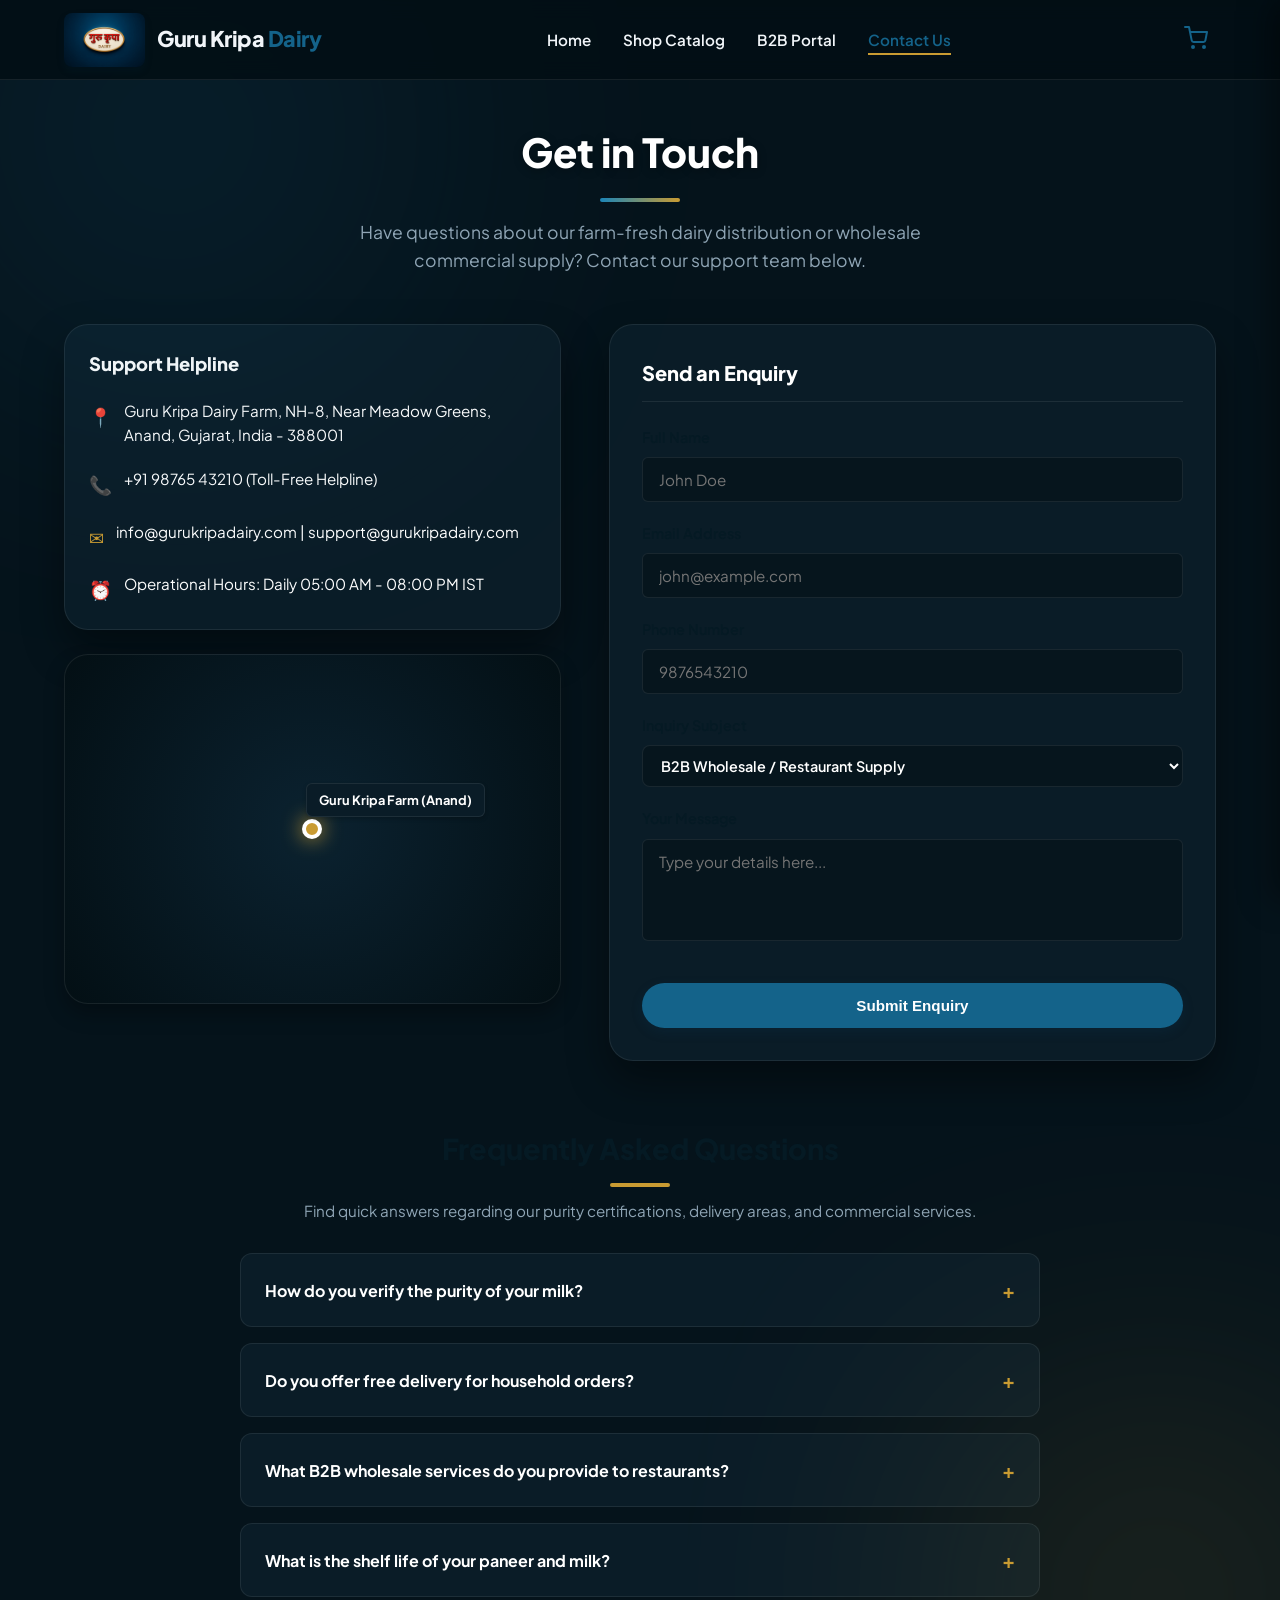
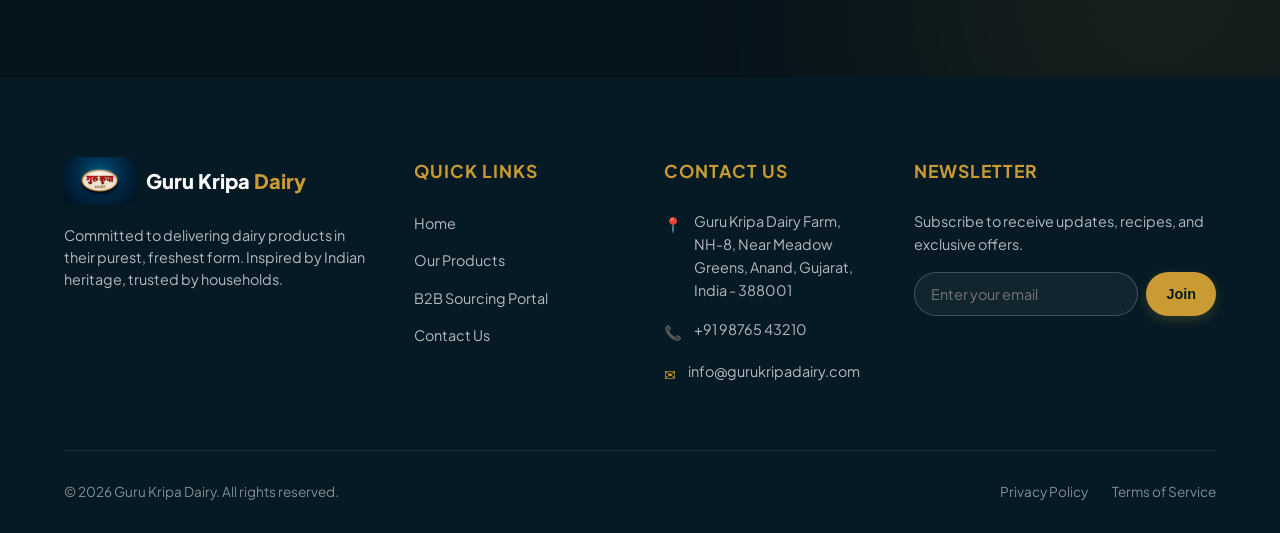
==== commit df9bca73: "Add phone number field to contact form and sheets data submission" ====
--- a/contact.html
+++ b/contact.html
@@ -107,6 +107,10 @@
               <input class="form-input" type="email" id="contact-email" required placeholder="john@example.com">
             </div>
             <div class="form-group">
+              <label class="form-label" for="contact-phone">Phone Number</label>
+              <input class="form-input" type="tel" id="contact-phone" required placeholder="9876543210" pattern="[0-9]{10}">
+            </div>
+            <div class="form-group">
               <label class="form-label" for="contact-subject">Inquiry Subject</label>
               <select id="contact-subject" class="calc-input" style="width: 100%;">
                 <option value="wholesale">B2B Wholesale / Restaurant Supply</option>
